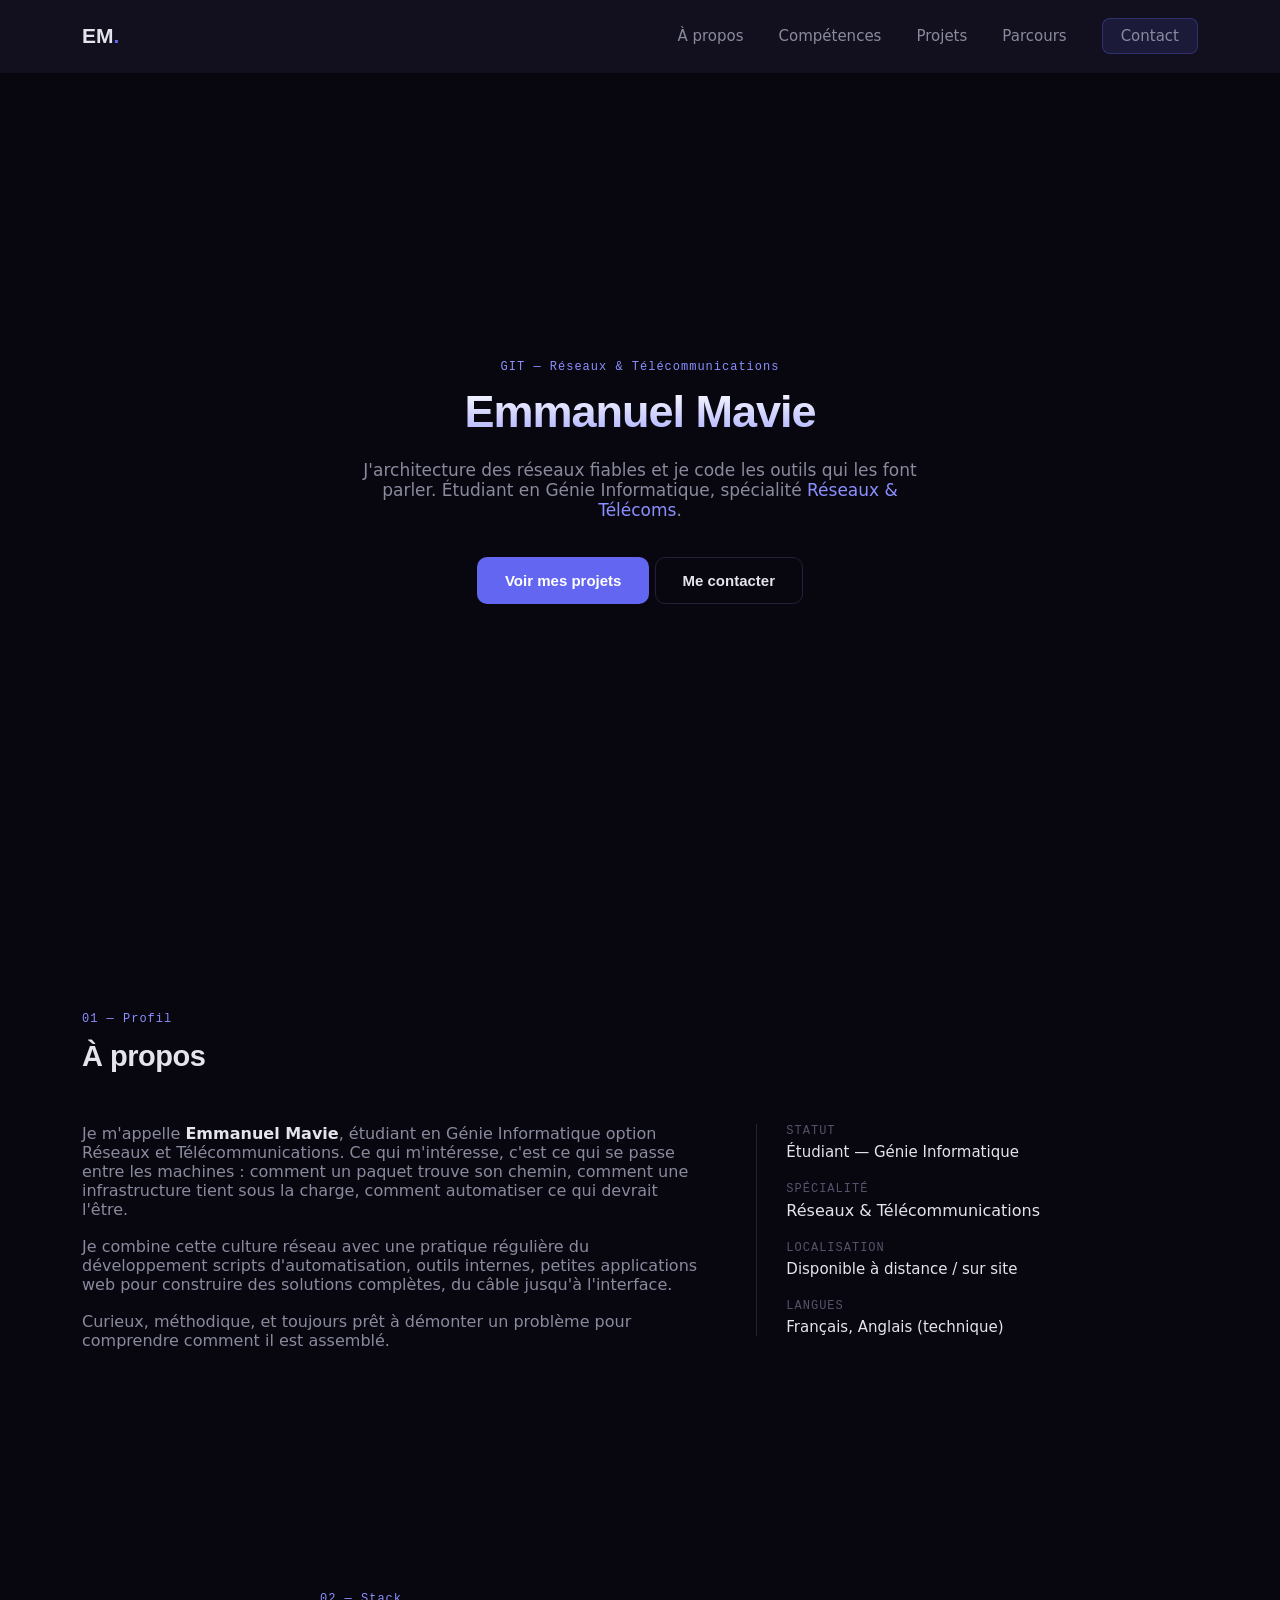
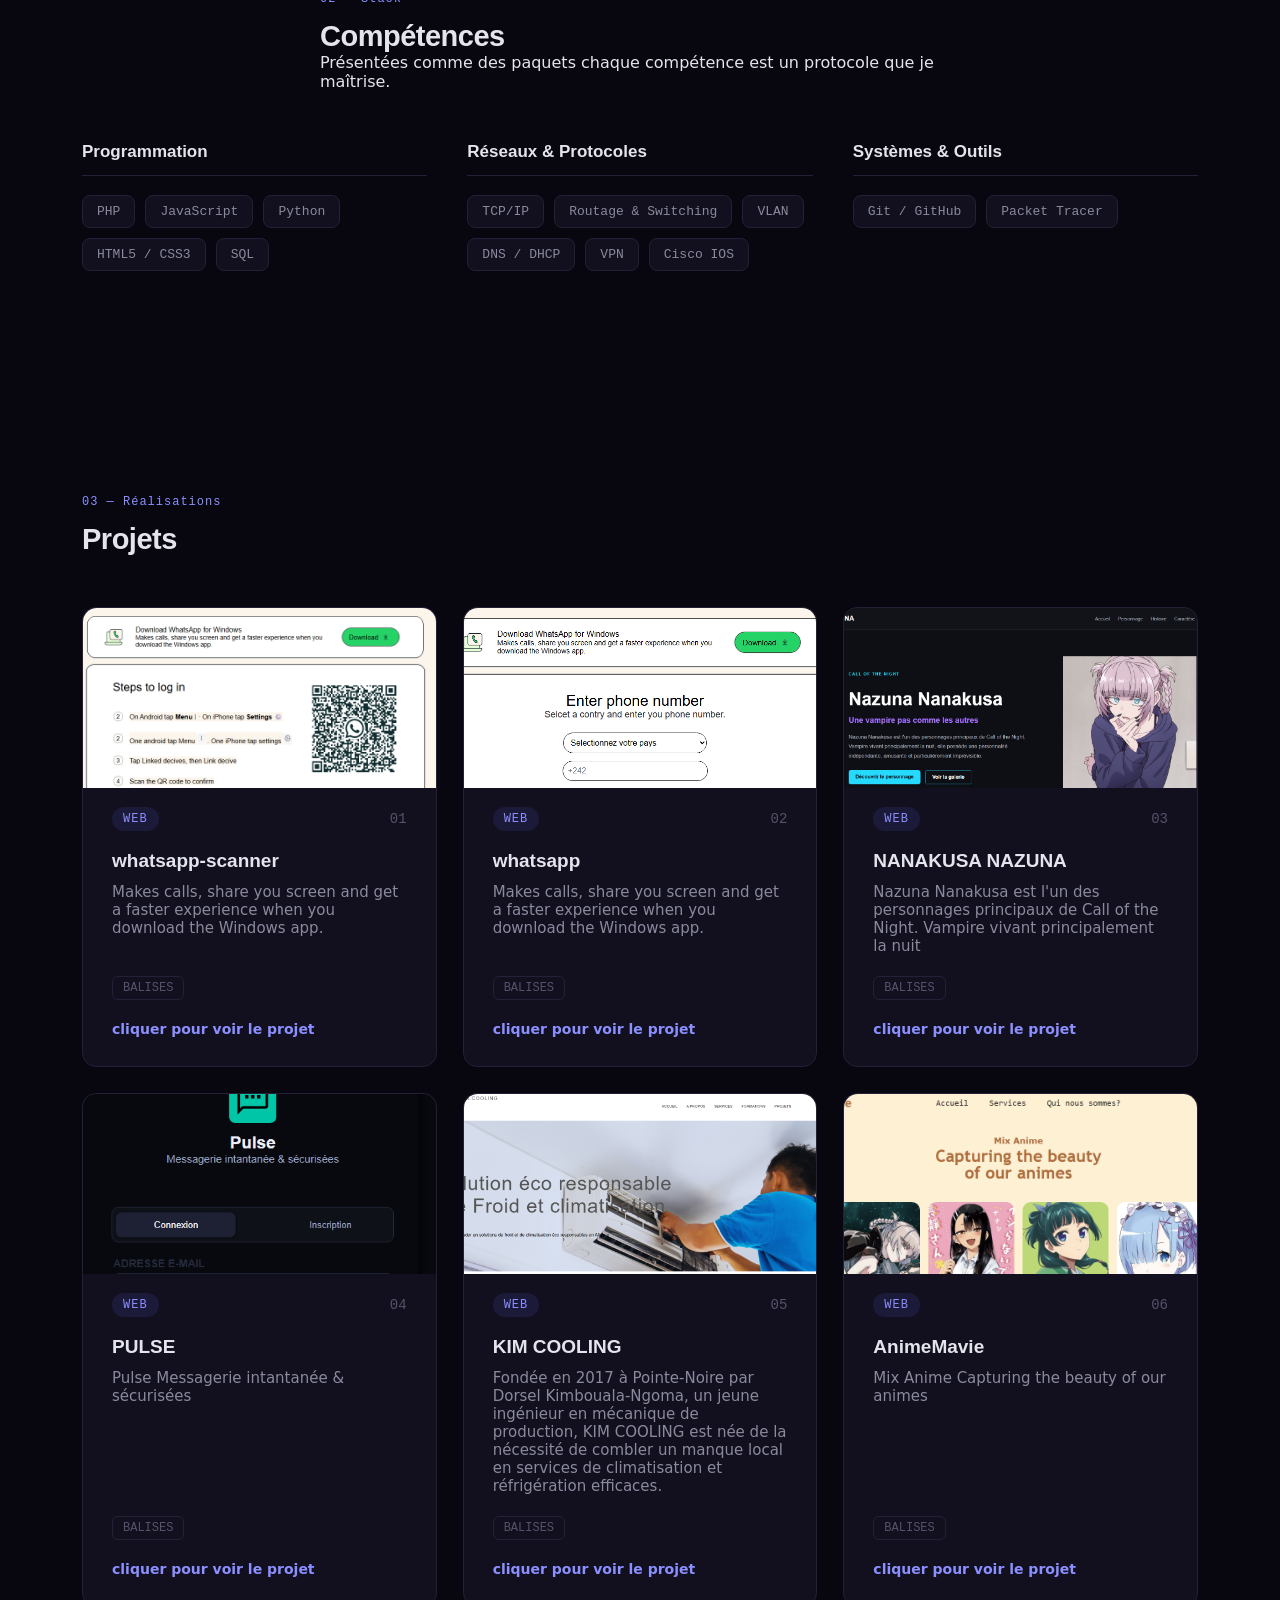
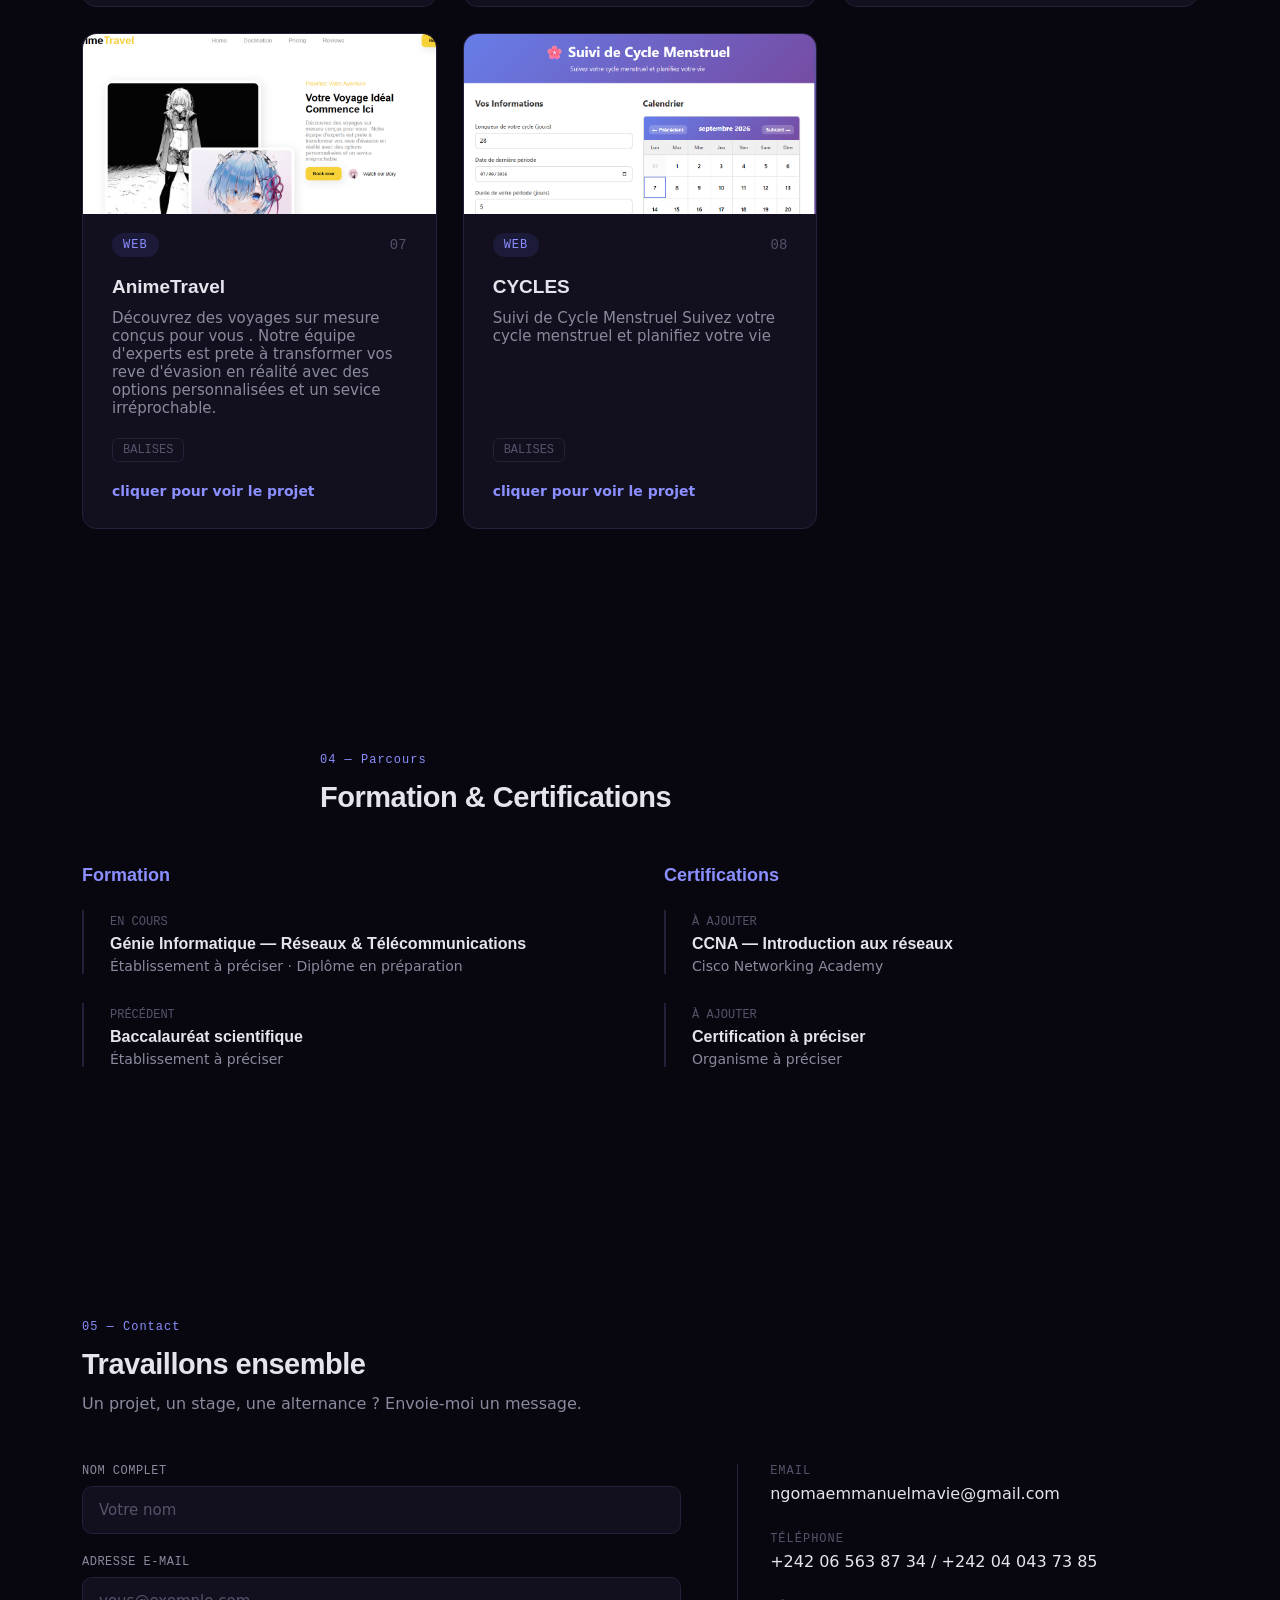
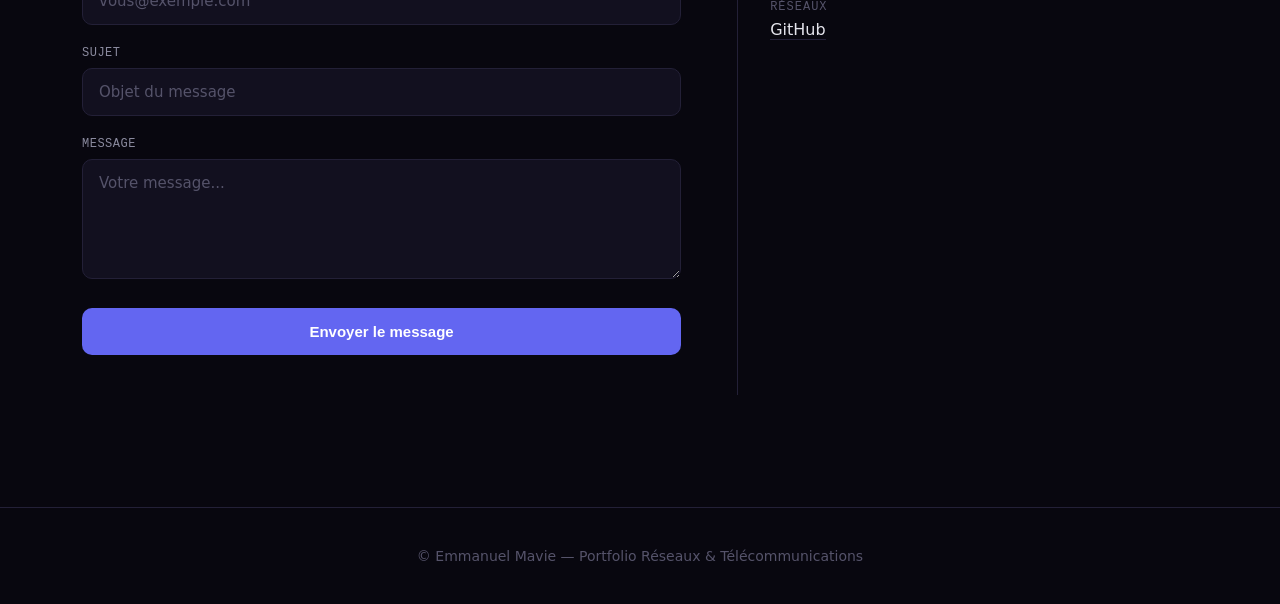
==== index.html @ 0a221501 "premier commit" ====
<!DOCTYPE html>
<html lang="fr">

<head>
  <meta charset="UTF-8">
  <meta name="viewport" content="width=device-width, initial-scale=1.0">
  <title>Emmanuel Mavie Ngoma</title>
  <link rel="stylesheet" href="styles/style.css">
</head>

<body>

  <!-- ===== Naruto ===== -->

  <header class="menu-naruto" id="nav">
    <div class="menu-naruto-interieur">
      <a href="#top" class="menu-naruto-logo">EM<span class="menu-naruto-point">.</span></a>
      <nav class="menu-naruto-liens">
        <a href="#apropos">À propos</a>
        <a href="#competences">Compétences</a>
        <a href="#projets">Projets</a>
        <a href="#parcours">Parcours</a>
        <a href="#contact" class="menu-naruto-action">Contact</a>
      </nav>
      <button class="menu-naruto-burger" id="burger">
        <span></span><span></span><span></span>
      </button>
    </div>
  </header>

  <main>
    <!-- ===== Goku - DBZ  ===== -->
    <section class="heros-goku" id="top">
      <div class="heros-goku-contenu">
        <p class="etiquette-nezuko">GIT — Réseaux &amp; Télécommunications</p>
        <h1 class="heros-goku-titre">
          Emmanuel Mavie
        </h1>
        <p class="heros-goku-soustitre">
          J'architecture des réseaux fiables et je code les outils qui les font parler.
          Étudiant en Génie Informatique, spécialité <span class="accent-itachi">Réseaux &amp; Télécoms</span>.
        </p>
        <div class="heros-goku__actions">
          <a href="#projets" class="bouton-saitama bouton-saitama-principal">Voir mes projets</a>
          <a href="#contact" class="bouton-saitama bouton-saitama-fantome">Me contacter</a>
        </div>
      </div>
    </section>

    <!-- ===== Eren / Armin A propos ===== -->
    <section class="cadre-levi" id="apropos">
      <div class="cadre-levi-entete">
        <p class="etiquette-nezuko">01 — Profil</p>
        <h2>À propos</h2>
      </div>
      <div class="apropos-eren-grille">
        <div class="apropos-eren-texte">
          <p>
            Je m'appelle <strong>Emmanuel Mavie</strong>, étudiant en Génie Informatique option
            Réseaux et Télécommunications. Ce qui m'intéresse, c'est ce qui se passe entre les machines :
            comment un paquet trouve son chemin, comment une infrastructure tient sous la charge,
            comment automatiser ce qui devrait l'être.
          </p>
          <p>
            Je combine cette culture réseau avec une pratique régulière du développement scripts
            d'automatisation, outils internes, petites applications web pour construire des solutions
            complètes, du câble jusqu'à l'interface.
          </p>
          <p>
            Curieux, méthodique, et toujours prêt à démonter un problème pour comprendre comment il est
            assemblé.
          </p>
        </div>
        <div class="apropos-eren-faits">
          <div class="fait-armin">
            <span class="fait-armin-etiquette">Statut</span>
            <span class="fait-armin-valeur">Étudiant — Génie Informatique</span>
          </div>
          <div class="fait-armin">
            <span class="fait-armin-etiquette">Spécialité</span>
            <span class="fait-armi-_valeur">Réseaux &amp; Télécommunications</span>
          </div>
          <div class="fait-armin">
            <span class="fait-armin-etiquette">Localisation</span>
            <span class="fait-armin-valeur">Disponible à distance / sur site</span>
          </div>
          <div class="fait-armin">
            <span class="fait-armin-etiquette">Langues</span>
            <span class="fait-armin-valeur">Français, Anglais (technique)</span>
          </div>
        </div>
      </div>
    </section>

    <!-- ===== COMPETENCES (Vegeta) ===== -->
    <section class="cadre-levi cadre-levi-nuit" id="competences">
      <div class="cadre-levi-entete">
        <p class="etiquette-nezuko">02 — Stack</p>
        <h2>Compétences</h2>
        <p class="cadre-levi-escription">Présentées comme des paquets
          chaque compétence est un protocole que je maîtrise.
        </p>
      </div>

      <div class="competences-vegeta">
        <div class="competences-vegeta-groupe">
          <h3 class="competences-vegeta-titre">Programmation</h3>
          <div class="competences-vegeta-rangee">
            <span class="puce-trunks">PHP</span>
            <span class="puce-trunks">JavaScript</span>
            <span class="puce-trunks">Python</span>
            <span class="puce-trunks">HTML5 / CSS3</span>
            <span class="puce-trunks">SQL</span>
          </div>
        </div>
        <div class="competences-vegeta-groupe">
          <h3 class="competences-vegeta-titre">Réseaux &amp; Protocoles</h3>
          <div class="competences-vegeta-rangee">
            <span class="puce-trunks">TCP/IP</span>
            <span class="puce-trunks">Routage &amp; Switching</span>
            <span class="puce-trunks">VLAN</span>
            <span class="puce-trunks">DNS / DHCP</span>
            <span class="puce-trunks">VPN</span>
            <span class="puce-trunks">Cisco IOS</span>
          </div>
        </div>
        <div class="competences-vegeta-groupe">
          <h3 class="competences-vegeta-titre">Systèmes &amp; Outils</h3>
          <div class="competences-vegeta-rangee">
            <span class="puce-trunks">Git / GitHub</span>
            <span class="puce-trunks">Packet Tracer</span>
          </div>
        </div>
      </div>
    </section>

    <!-- ===== PROJETS (Sasuke - Naruto Shippuden) ===== -->
    <section class="cadre-levi" id="projets">
      <div class="cadre-levi-entete">
        <p class="etiquette-nezuko">03 — Réalisations</p>
        <h2>Projets</h2>
      </div>

      <div class="projets-sasuke">
        <article class="projets-sasuke-carte">
          <a href="#" class="projets-sasuke-image-lien">
            <img src="images/scaner.png" class="projets-sasuke-image">
          </a>
          <div class="projets-sasuke-carte-haut">
            <span class="projets-sasuke-etiquette">WEB</span>
            <span class="projets-sasuke-index">01</span>
          </div>
          <h3>whatsapp-scanner</h3>
          <p>
            Makes calls, share you screen and get a faster experience when you
            download the Windows app.
          </p>
          <div class="projets-sasuke-stack">
            <span>BALISES</span>
          </div>
          <a href="projets/projet1/scanner.html" class="projets-sasuke-lien">cliquer pour voir le projet</a>
        </article>

        <article class="projets-sasuke-carte">
          <a href="#" class="projets-sasuke-image-lien">
            <img src="images/wha.png" class="projets-sasuke-image">
          </a>
          <div class="projets-sasuke-carte-haut">
            <span class="projets-sasuke-etiquette">Web</span>
            <span class="projets-sasuke-index">02</span>
          </div>
          <h3>whatsapp</h3>
          <p>
            Makes calls, share you screen and get a faster experience when you
            download the Windows app.
          </p>
          <div class="projets-sasuke-stack">
            <span>BALISES</span>
          </div>
          <a href="projets/projet1/whatsapp-ngoma.html" class="projets-sasuke-lien">cliquer pour voir le projet</a>
        </article>

        <article class="projets-sasuke-carte">
          <a href="#" class="projets-sasuke-image-lien">
            <img src="images/projet2.png" class="projets-sasuke-image">
          </a>
          <div class="projets-sasuke-carte-haut">
            <span class="projets-sasuke-etiquette">WEB</span>
            <span class="projets-sasuke-index">03</span>
          </div>
          <h3>NANAKUSA NAZUNA</h3>
          <p>
            Nazuna Nanakusa est l'un des personnages principaux de Call of the Night. Vampire vivant principalement la
            nuit
          </p>
          <div class="projets-sasuke-stack">
            <span>BALISES</span>
          </div>
          <a href="projets/projet2/nanakusa.html" class="projets-sasuke-lien">cliquer pour voir le projet</a>
        </article>

        <article class="projets-sasuke-carte">
          <a href="#" class="projets-sasuke-image-lien">
            <img src="images/projet3.png" class="projets-sasuke-image">
          </a>
          <div class="projets-sasuke-carte-haut">
            <span class="projets-sasuke-etiquette">WEB</span>
            <span class="projets-sasuke-index">04</span>
          </div>
          <h3>PULSE</h3>
          <p>
            Pulse Messagerie intantanée & sécurisées
          </p>
          <div class="projets-sasuke-stack">
            <span>BALISES</span>
          </div>
          <a href="projets/projet3/other.html" class="projets-sasuke-lien">cliquer pour voir le projet</a>
        </article>

        <article class="projets-sasuke-carte">
          <a href="#" class="projets-sasuke-image-lien">
            <img src="images/projet4.png" class="projets-sasuke-image">
          </a>
          <div class="projets-sasuke-carte-haut">
            <span class="projets-sasuke-etiquette">WEB</span>
            <span class="projets-sasuke-index">05</span>
          </div>
          <h3>KIM COOLING</h3>
          <p>
            Fondée en 2017 à Pointe-Noire par Dorsel Kimbouala-Ngoma, un jeune
            ingénieur en mécanique de production, KIM COOLING est née de la nécessité
            de combler un manque local en services de climatisation et réfrigération
            efficaces.
          </p>
          <div class="projets-sasuke-stack">
            <span>BALISES</span>
          </div>
          <a href="projets/projet4/index.html" class="projets-sasuke-lien">cliquer pour voir le projet</a>
        </article>

        <article class="projets-sasuke-carte">
          <a href="#" class="projets-sasuke-image-lien">
            <img src="images/projet5.png" class="projets-sasuke-image">
          </a>
          <div class="projets-sasuke-carte-haut">
            <span class="projets-sasuke-etiquette">WEB</span>
            <span class="projets-sasuke-index">06</span>
          </div>
          <h3>AnimeMavie</h3>
          <p>
            Mix Anime
            Capturing the beauty
            of our animes
          </p>
          <div class="projets-sasuke-stack">
            <span>BALISES</span>
          </div>
          <a href="projets/projet5/indx.html" class="projets-sasuke-lien">cliquer pour voir le projet</a>
        </article>

        <article class="projets-sasuke-carte">
          <a href="#" class="projets-sasuke-image-lien">
            <img src="images/projet6.png" class="projets-sasuke-image">
          </a>
          <div class="projets-sasuke-carte-haut">
            <span class="projets-sasuke-etiquette">WEB</span>
            <span class="projets-sasuke-index">07</span>
          </div>
          <h3>AnimeTravel</h3>
          <p>
            Découvrez des voyages sur mesure conçus pour vous . Notre équipe d'experts est prete à transformer vos reve
            d'évasion en réalité avec des options personnalisées et un sevice irréprochable.
          </p>
          <div class="projets-sasuke-stack">
            <span>BALISES</span>
          </div>
          <a href="projets/projet6/index.html" class="projets-sasuke-lien">cliquer pour voir le projet</a>
        </article>

        <article class="projets-sasuke-carte">
          <a href="#" class="projets-sasuke-image-lien">
            <img src="images/projet7.png" class="projets-sasuke-image">
          </a>
          <div class="projets-sasuke-carte-haut">
            <span class="projets-sasuke-etiquette">WEB</span>
            <span class="projets-sasuke-index">08</span>
          </div>
          <h3>CYCLES</h3>
          <p>
            Suivi de Cycle Menstruel
            Suivez votre cycle menstruel et planifiez votre vie
          </p>
          <div class="projets-sasuke-stack">
            <span>BALISES</span>
          </div>
          <a href="projets/projet7/index.html" class="projets-sasuke-lien">cliquer pour voir le projet</a>
        </article>
      </div>
    </section>

    <!-- ===== PARCOURS (Mikasa - AOT) ===== -->
    <section class="cadre-levi cadre-levi-nuit" id="parcours">
      <div class="cadre-levi-entete">
        <p class="etiquette-nezuko">04 — Parcours</p>
        <h2>Formation &amp; Certifications</h2>
      </div>

      <div class="parcours-mikasa">
        <div class="parcours-mikasa-colonne">
          <h3 class="parcours-mikasa-titre">Formation</h3>
          <div class="parcours-mikasa-etape">
            <span class="parcours-mikasa-annee">En cours</span>
            <h4>Génie Informatique — Réseaux &amp; Télécommunications</h4>
            <p>Établissement à préciser · Diplôme en préparation</p>
          </div>
          <div class="parcours-mikasa-etape">
            <span class="parcours-mikasa-annee">Précédent</span>
            <h4>Baccalauréat scientifique</h4>
            <p>Établissement à préciser</p>
          </div>
        </div>

        <div class="parcours-mikasa-colonne">
          <h3 class="parcours-mikasa-titre">Certifications</h3>
          <div class="parcours-mikasa-etape">
            <span class="parcours-mikasa-annee">À ajouter</span>
            <h4>CCNA — Introduction aux réseaux</h4>
            <p>Cisco Networking Academy</p>
          </div>
          <div class="parcours-mikasa-etape">
            <span class="parcours-mikasa-annee">À ajouter</span>
            <h4>Certification à préciser</h4>
            <p>Organisme à préciser</p>
          </div>
        </div>
      </div>
    </section>

    <!-- ===== CONTACT (Nazuna - Call of the Night) ===== -->
    <section class="cadre-levi" id="contact">
      <div class="cadre-levi-entete">
        <p class="etiquette-nezuko">05 — Contact</p>
        <h2>Travaillons ensemble</h2>
        <p class="cadre-levi-description">Un projet, un stage, une alternance ? Envoie-moi un message.</p>
      </div>

      <div class="contact-nazuna">
        <form class="contact-nazuna-formulaire">
          <div class="contact-nazuna-ligne">
            <label for="name">Nom complet</label>
            <input type="text" id="name" name="name" placeholder="Votre nom" required>
          </div>
          <div class="contact-nazuna-ligne">
            <label for="email">Adresse e-mail</label>
            <input type="email" id="email" name="email" placeholder="vous@exemple.com" required>
          </div>
          <div class="contact-nazuna-ligne">
            <label for="subject">Sujet</label>
            <input type="text" id="subject" name="subject" placeholder="Objet du message" required>
          </div>
          <div class="contact-nazuna-ligne">
            <label for="message">Message</label>
            <textarea id="message" name="message" rows="5" placeholder="Votre message..." required></textarea>
          </div>
          <button type="submit" class="bouton-saitama bouton-saitama-principal bouton-saitama-pleine">Envoyer le
            message</button>
          <p class="contact-nazuna-note" id="formNote"></p>
        </form>

        <div class="contact-nazuna-info">
          <div class="contact-nazuna-item">
            <span class="contact-nazuna-item-etiquette">Email</span>
            <a href="mailto:ngomaemmanuelmavie@gmail.com"
              class="contact-nazuna-item-valeur">ngomaemmanuelmavie@gmail.com</a>
          </div>
          <div class="contact-nazuna-item">
            <span class="contact-nazuna-item-etiquette">Téléphone</span>
            <a href="tel:+242 06 563 87 34 / +242 04 043 73 85" class="contact-nazuna-item-valeur">+242 06 563 87 34 /
              +242 04 043 73 85</a>
          </div>
          <div class="contact-nazuna-item">
            <span class="contact-nazuna-item-etiquette">Réseaux</span>
            <div class="contact-nazuna-reseaux">
              <a href="#">GitHub</a>
            </div>
          </div>
        </div>
      </div>
    </section>

    <footer class="pied-ko">
      <p>© <span id="year"></span> Emmanuel Mavie — Portfolio Réseaux &amp; Télécommunications</p>
    </footer>

    <script src="script.js"></script>
  </main>
</body>

</html>
---- styles/style.css ----
:root {
  --bg: #08070F;
  --bg-alt: #0D0C18;
  --surface: #12101F;
  --surface-2: #17152A;
  --border: #232037;
  --accent: #6366F1;
  --accent-light: #8B8FFF;
  --accent-dim: rgba(99, 102, 241, 0.12);
  --text: #E4E4EC;
  --text-muted: #8A8A9E;
  --text-dim: #55536A;
  --font-display: "Segoe UI", "Helvetica Neue", Arial, sans-serif;
  --font-body: system-ui, -apple-system, "Segoe UI", Arial, sans-serif;
  --font-mono: Consolas, "SFMono-Regular", Menlo, monospace;
  --max-width: 1180px;
  --radius: 14px;
}

* {
  margin: 0;
  padding: 0;
  box-sizing: border-box;
}

body {
  background: var(--bg);
  color: var(--text);
  font-family: var(--font-body);
}

a {
  text-decoration: none;
  color: inherit;
}

ul {
  list-style: none;
}


/*  NAZUNA NANAKUSA IMPORTANT*/
html {
  scroll-behavior: smooth;
}

.etiquette-nezuko {
  font-family: var(--font-mono);
  font-size: 12px;
  letter-spacing: 1px;
  color: var(--accent-light);
  margin-bottom: 14px;
}

.accent-itachi {
  color: var(--accent-light);
}

.bouton-saitama {
  display: inline-flex;
  align-items: center;
  justify-content: center;
  gap: 8px;
  padding: 14px 27px;
  border-radius: 10px;
  font-family: var(--font-display);
  font-weight: 600;
  font-size: 15px;
  border: 1px solid transparent;
  cursor: pointer;
  transition: transform 0.2s ease, box-shadow 0.2s ease, background 0.2s ease, border-color 0.2s ease;
}

.bouton-saitama-principal {
  background: var(--accent);
  color: #fff;
}

.bouton-saitama-principal:hover {
  background: var(--accent-light);
  transform: translateY(-2px);
}

.bouton-saitama-fantome {
  background: transparent;
  color: var(--text);
  border-color: var(--border);
}

.bouton-saitama-fantome:hover {
  border-color: var(--accent);
  color: var(--accent-light);
  transform: translateY(-2px);
}

.bouton-saitama-pleine {
  width: 100%;
  margin-top: 8px;
}

/*Naruto*/
.menu-naruto {
  position: fixed;
  top: 0;
  left: 0;
  right: 0;
  z-index: 100;
  background-color: #12101F;
  border-bottom: 1px solid transparent;
}

.menu-naruto-interieur {
  max-width: var(--max-width);
  margin: 0 auto;
  padding: 18px 32px;
  display: flex;
  align-items: center;
  justify-content: space-between;
}

.menu-naruto-logo {
  font-family: var(--font-display);
  font-weight: 700;
  font-size: 21px;
}

.menu-naruto-logo .menu-naruto-point {
  color: var(--accent);
}

.menu-naruto-liens {
  display: flex;
  align-items: center;
  gap: 35px;
  font-size: 15px;
  font-weight: 500;
}

.menu-naruto-liens a {
  color: var(--text-muted);
  transition: color 0.2s ease;
  position: relative;
}

.menu-naruto-liens a:not(.menu-naruto-action):hover {
  color: var(--text);
}

.menu-naruto-liens a:not(.menu-naruto-action)::after {
  content: '';
  position: absolute;
  bottom: -4px;
  left: 0;
  width: 0;
  height: 1px;
  background: var(--accent-light);
  transition: width 0.25s ease;
}

.menu-naruto-liens a:not(.menu-naruto-action):hover::after {
  width: 100%;
}

.menu-naruto-action {
  background: var(--accent-dim);
  color: var(--accent-light);
  padding: 8px 18px;
  border-radius: 8px;
  border: 1px solid rgba(99, 102, 241, 0.3);
}

.menu-naruto-action:hover {
  background: var(--accent);
  color: #fff;
}

.menu-naruto-burger {
  display: none;
  flex-direction: column;
  gap: 5px;
  background: none;
  border: none;
  cursor: pointer;
  padding: 6px;
}

.menu-naruto-burger span {
  width: 22px;
  height: 2px;
  background: var(--text);
  border-radius: 2px;
}

/* Goku */
.heros-goku {
  position: relative;
  min-height: 100vh;
  display: flex;
  align-items: center;
  justify-content: center;
  padding: 128px 32px 64px;
  overflow: hidden;
}

.heros-goku-toile {
  position: absolute;
  inset: 0;
  width: 100%;
  height: 100%;
  opacity: 0.55;
}

.heros-goku::after {
  content: '';
  position: absolute;
  pointer-events: none;
}

.heros-goku-contenu {
  position: relative;
  z-index: 2;
  max-width: 780px;
  text-align: center;
}

.heros-goku-titre {
  font-family: var(--font-display);
  font-size: 45px;
  font-weight: 700;
  letter-spacing: -1px;
  line-height: 1.05;
  background: linear-gradient(180deg, #fff 0%, var(--accent-light) 140%);
  background-clip: text;
  color: transparent;
  margin-bottom: 24px;
}

.heros-goku-soustitre {
  font-size: 17px;
  color: var(--text-muted);
  max-width: 600px;
  margin: 0 auto 37px;
}


/* A PROPOS (Eren / Armin) */

.cadre-levi {
  max-width: var(--max-width);
  margin: 0 auto;
  padding: 112px 32px;
}


.cadre-levi-nuit>* {
  max-width: var(--max-width);
  margin-left: auto;
  margin-right: auto;
}

.cadre-levi-entete {
  margin-bottom: 51px;
  max-width: 640px;
}

.cadre-levi-entete h2 {
  font-family: var(--font-display);
  font-size: 29px;
  font-weight: 600;
  letter-spacing: -0.5px;
}

.cadre-levi-description {
  color: var(--text-muted);
  margin-top: 13px;
  font-size: 16px;
}

.apropos-eren-grille {
  display: grid;
  grid-template-columns: 1.4fr 1fr;
  gap: 56px;
  align-items: start;
}

.apropos-eren-texte p {
  color: var(--text-muted);
  margin-bottom: 18px;
  font-size: 16px;
}

.apropos-eren-texte strong {
  color: var(--text);
  font-weight: 600;
}

.apropos-eren-faits {
  display: flex;
  flex-direction: column;
  gap: 21px;
  border-left: 1px solid var(--border);
  padding-left: 29px;
}

.fait-armin {
  display: flex;
  flex-direction: column;
  gap: 5px;
}

.fait-armin-etiquette {
  font-family: var(--font-mono);
  font-size: 12px;
  color: var(--text-dim);
  text-transform: uppercase;
  letter-spacing: 1px;
}

.fait-armin-valeur {
  font-weight: 500;
  font-size: 15px;
}

/* COMPETENCES (Vegeta) */
.competences-vegeta {
  display: grid;
  grid-template-columns: repeat(3, 1fr);
  gap: 40px;
}

.competences-vegeta-titre {
  font-family: var(--font-display);
  font-size: 17px;
  font-weight: 600;
  margin-bottom: 19px;
  padding-bottom: 13px;
  border-bottom: 1px solid var(--border);
}

.competences-vegeta-rangee {
  display: flex;
  flex-wrap: wrap;
  gap: 10px;
}

.puce-trunks {
  font-family: var(--font-mono);
  font-size: 13px;
  padding: 8px 14px;
  border-radius: 8px;
  background: var(--surface);
  border: 1px solid var(--border);
  color: var(--text-muted);
  transition: all 0.2s ease;
  cursor: default;
}

.puce-trunks:hover {
  border-color: var(--accent);
  color: var(--accent-light);
  background: var(--accent-dim);
  transform: translateY(-2px);
}

/* PROJETS (Sasuke)*/
.projets-sasuke {
  display: grid;
  grid-template-columns: repeat(3, 1fr);
  gap: 26px;
}

.projets-sasuke-carte {
  background: var(--surface);
  border: 1px solid var(--border);
  border-radius: var(--radius);
  padding: 29px;
  display: flex;
  flex-direction: column;
  transition: transform 0.25s ease, border-color 0.25s ease, box-shadow 0.25s ease;
}

.projets-sasuke-carte:hover {
  transform: translateY(-6px);
  border-color: rgba(99, 102, 241, 0.4);
  box-shadow: 0 20px 40px -20px rgba(0, 0, 0, 0.6);
}

.projets-sasuke-image-lien {
  display: block;
  margin: -29px -29px 19px;
  border-radius: 14px 14px 0 0;
  overflow: hidden;
}

.projets-sasuke-image {
  display: block;
  width: 100%;
  height: 180px;
  object-fit: cover;
  background: var(--surface-2);
  transition: transform 0.3s ease;
}

.projets-sasuke-carte:hover .projets-sasuke-image {
  transform: scale(1.04);
}

.projets-sasuke-carte-haut {
  display: flex;
  justify-content: space-between;
  align-items: center;
  margin-bottom: 19px;
}

.projets-sasuke-etiquette {
  font-family: var(--font-mono);
  font-size: 12px;
  color: var(--accent-light);
  background: var(--accent-dim);
  padding: 5px 11px;
  border-radius: 100px;
  text-transform: uppercase;
  letter-spacing: 1px;
}

.projets-sasuke-index {
  font-family: var(--font-mono);
  color: var(--text-dim);
  font-size: 14px;
}

.projets-sasuke-carte h3 {
  font-family: var(--font-display);
  font-size: 19px;
  margin-bottom: 11px;
  font-weight: 600;
}

.projets-sasuke-carte p {
  color: var(--text-muted);
  font-size: 15px;
  margin-bottom: 21px;
  flex-grow: 1;
}

.projets-sasuke-stack {
  display: flex;
  gap: 8px;
  flex-wrap: wrap;
  margin-bottom: 21px;
}

.projets-sasuke-stack span {
  font-family: var(--font-mono);
  font-size: 12px;
  color: var(--text-dim);
  border: 1px solid var(--border);
  padding: 4px 10px;
  border-radius: 6px;
}

.projets-sasuke-lien {
  font-weight: 600;
  font-size: 14px;
  color: var(--accent-light);
  transition: gap 0.2s ease;
}

.projets-sasuke-lien:hover {
  text-decoration: underline;
}

/*PARCOURS (Mikasa) */
.parcours-mikasa {
  display: grid;
  grid-template-columns: 1fr 1fr;
  gap: 48px;
}

.parcours-mikasa-titre {
  font-family: var(--font-display);
  font-size: 18px;
  margin-bottom: 24px;
  color: var(--accent-light);
}

.parcours-mikasa-etape {
  position: relative;
  padding-left: 26px;
  margin-bottom: 29px;
  border-left: 2px solid var(--border);
}

.parcours-mikasa-annee {
  font-family: var(--font-mono);
  font-size: 12px;
  color: var(--text-dim);
  text-transform: uppercase;
}

.parcours-mikasa-etape h4 {
  font-family: var(--font-display);
  font-size: 16px;
  margin: 6px 0 5px;
  font-weight: 600;
}

.parcours-mikasa-etape p {
  color: var(--text-muted);
  font-size: 14px;
}

/* CONTACT (Nazuna Nanakusa)*/
.contact-nazuna {
  display: grid;
  grid-template-columns: 1.3fr 1fr;
  gap: 56px;
}

.contact-nazuna-formulaire {
  display: flex;
  flex-direction: column;
  gap: 21px;
}

.contact-nazuna-ligne {
  display: flex;
  flex-direction: column;
  gap: 8px;
}

.contact-nazuna-ligne label {
  font-family: var(--font-mono);
  font-size: 12px;
  color: var(--text-muted);
  text-transform: uppercase;
  letter-spacing: 0.5px;
}

.contact-nazuna-ligne input,
.contact-nazuna-ligne textarea {
  background: var(--surface);
  border: 1px solid var(--border);
  border-radius: 10px;
  padding: 14px 16px;
  color: var(--text);
  font-family: var(--font-body);
  font-size: 15px;
  transition: border-color 0.2s ease, box-shadow 0.2s ease;
  resize: vertical;
}

.contact-nazuna-ligne input::placeholder,
.contact-nazuna-ligne textarea::placeholder {
  color: var(--text-dim);
}

.contact-nazuna-ligne input:focus,
.contact-nazuna-ligne textarea:focus {
  outline: none;
  border-color: var(--accent);
  box-shadow: 0 0 0 3px var(--accent-dim);
}

.contact-nazuna-note {
  font-family: var(--font-mono);
  font-size: 13px;
  color: var(--accent-light);
  min-height: 19px;
}

.contact-nazuna-info {
  display: flex;
  flex-direction: column;
  gap: 29px;
  padding-left: 32px;
  border-left: 1px solid var(--border);
}

.contact-nazuna-item {
  display: flex;
  flex-direction: column;
  gap: 6px;
}

.contact-nazuna-item-etiquette {
  font-family: var(--font-mono);
  font-size: 12px;
  color: var(--text-dim);
  text-transform: uppercase;
  letter-spacing: 1px;
}

.contact-nazuna-item-valeur {
  font-weight: 500;
  transition: color 0.2s ease;
}

.contact-nazuna-item-valeur:hover {
  color: var(--accent-light);
}

.contact-nazuna-reseaux {
  display: flex;
  gap: 19px;
}

.contact-nazuna-reseaux a {
  font-weight: 500;
  color: var(--text);
  border-bottom: 1px solid var(--border);
  transition: color 0.2s ease, border-color 0.2s ease;
}

.contact-nazuna-reseaux a:hover {
  color: var(--accent-light);
  border-color: var(--accent-light);
}

/* PIED DE PAGE (Ko Yamori) */
.pied-ko {
  text-align: center;
  padding: 40px 32px;
  color: var(--text-dim);
  font-size: 14px;
  border-top: 1px solid var(--border);
}

/* RESPONSIVE */




/* telephone */
@media (max-width: 480px) {
  .menu-naruto-liens {
    position: fixed;
    top: 64px;
    left: 0;
    right: 0;
    background: var(--bg);
    border-bottom: 1px solid var(--border);
    flex-direction: column;
    align-items: flex-start;
    padding: 24px 32px;
    gap: 19px;
    transform: translateY(-150%);
    opacity: 0;
    transition: all 0.3s ease;
  }
   
  .menu-naruto-liens-ouvert {
    transform: translateY(0);
    opacity: 1;
  }

  .menu-naruto-burger {
    display: flex;
  }

  .cadre-levi {
    padding: 64px 24px;
  }

  .heros-goku {
    padding: 112px 24px 48px;
  }

  .heros-goku-titre {
    font-size: 42px;
  }

  .heros-goku-soustitre {
    font-size: 16px;
  }

  .heros-goku-actions {
    flex-direction: column;
    align-items: stretch;
  }

  .cadre-levi-entete h2 {
    font-size: 26px;
  }

  .heros-goku-titre {
    font-size: 34px;
  }

  .cadre-levi {
    padding: 48px 18px;
  }

  .heros-goku {
    padding: 96px 18px 40px;
  }

  .menu-naruto-interieur {
    padding: 14px 18px;
  }

  .contact-nazuna-info {
    padding-left: 0;
  }

  .projets-sasuke-image {
    height: 150px;
  }
  .projets-sasuke { 
    grid-template-columns: 1fr;
  }

}

/* tablette */
@media (max-width: 900px) {

  .apropos-eren-grille,
  .contact-nazuna {
    grid-template-columns: 1fr;
  }

  .apropos-eren-faits,
  .contact-nazuna-info {
    border-left: none;
    border-top: 1px solid var(--border);
    padding-left: 0;
    padding-top: 29px;
  }

  .parcours-mikasa {
    grid-template-columns: 1fr;
  }
  .projets-sasuke { 
    grid-template-columns: repeat(2, 1fr);
  }
}
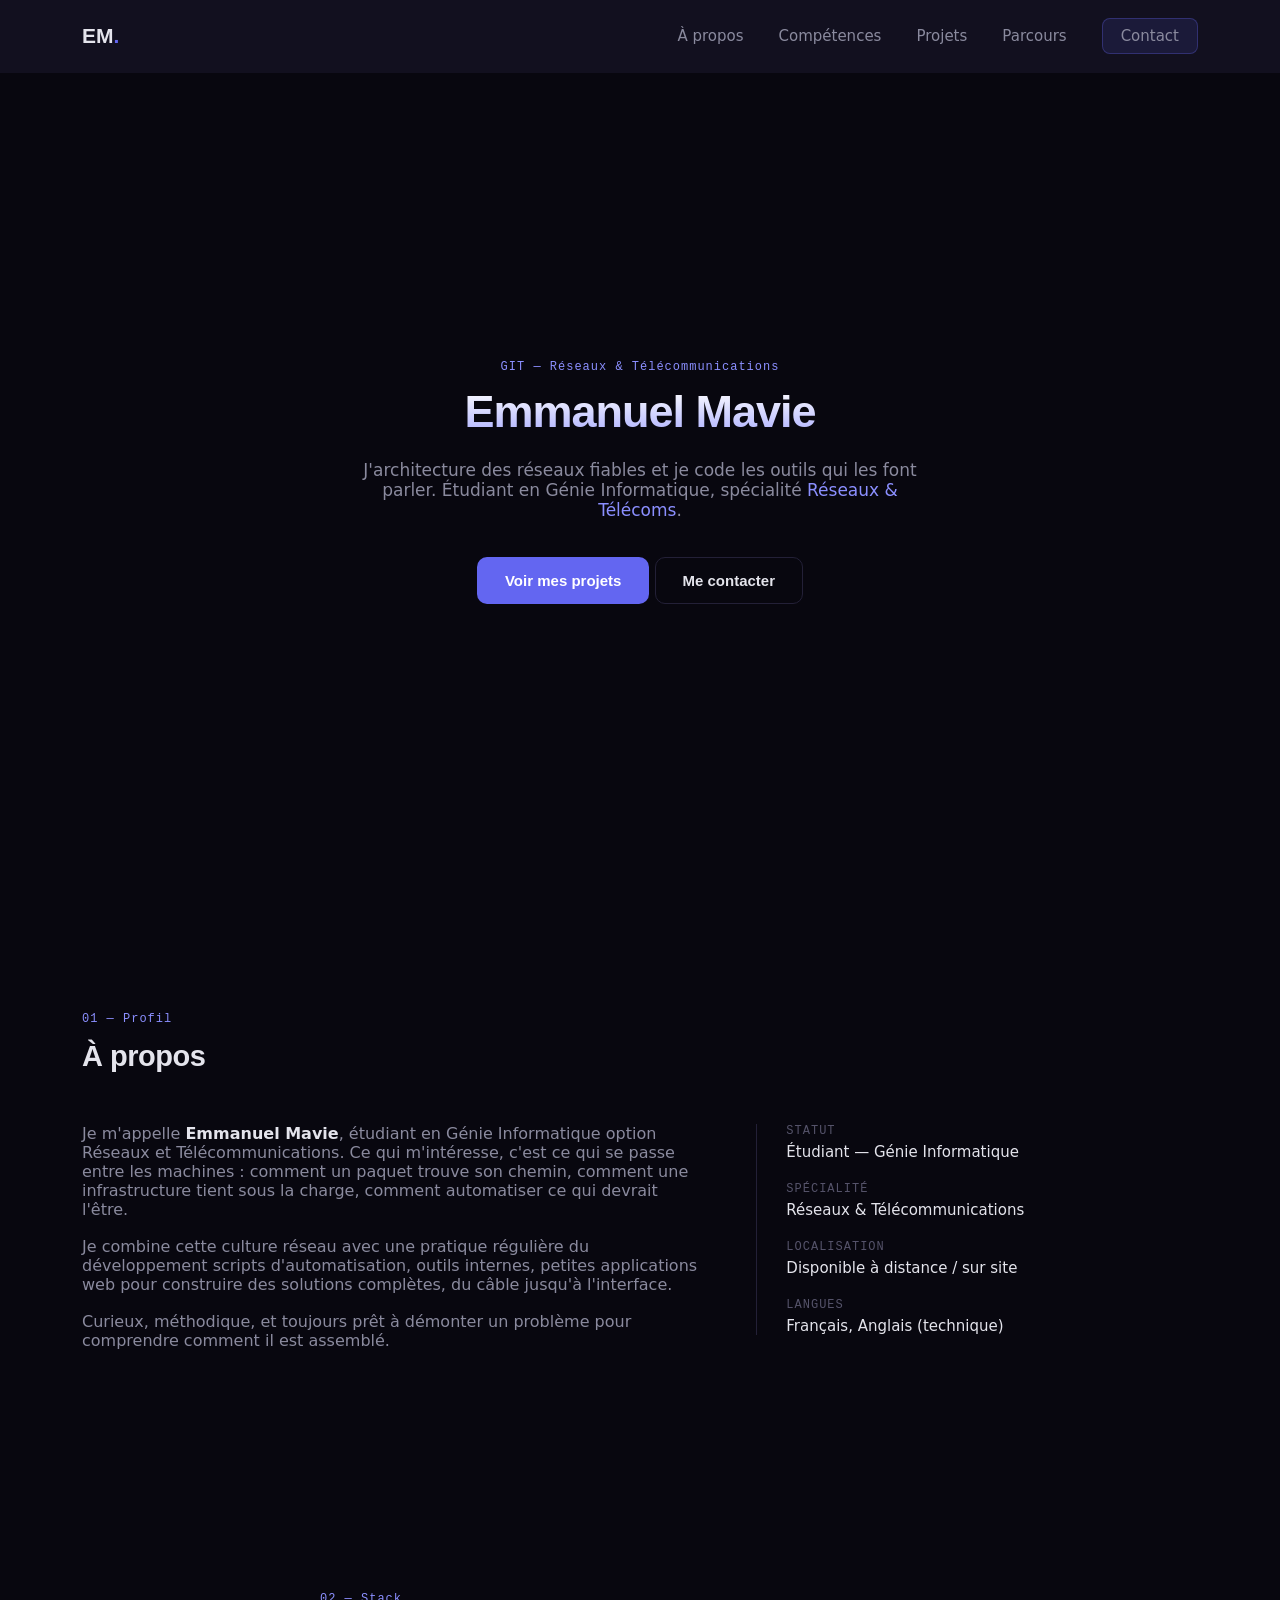
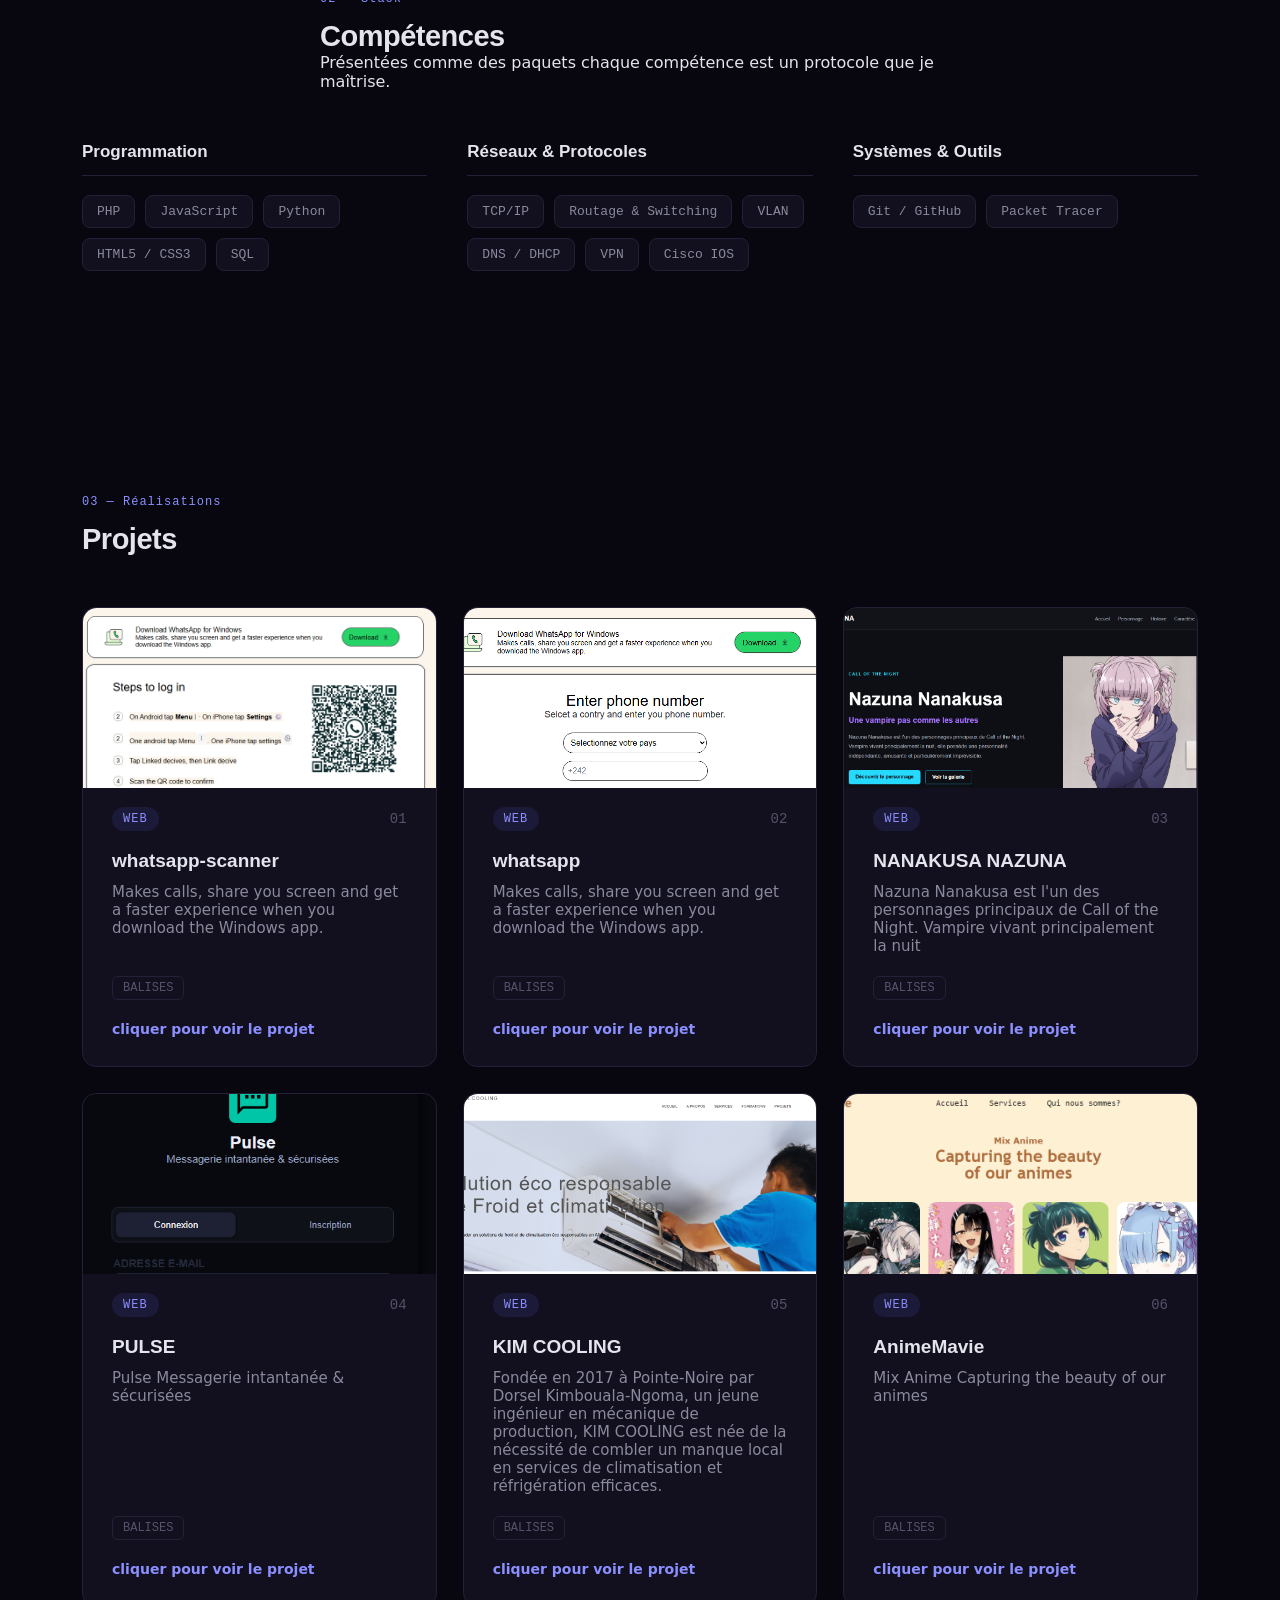
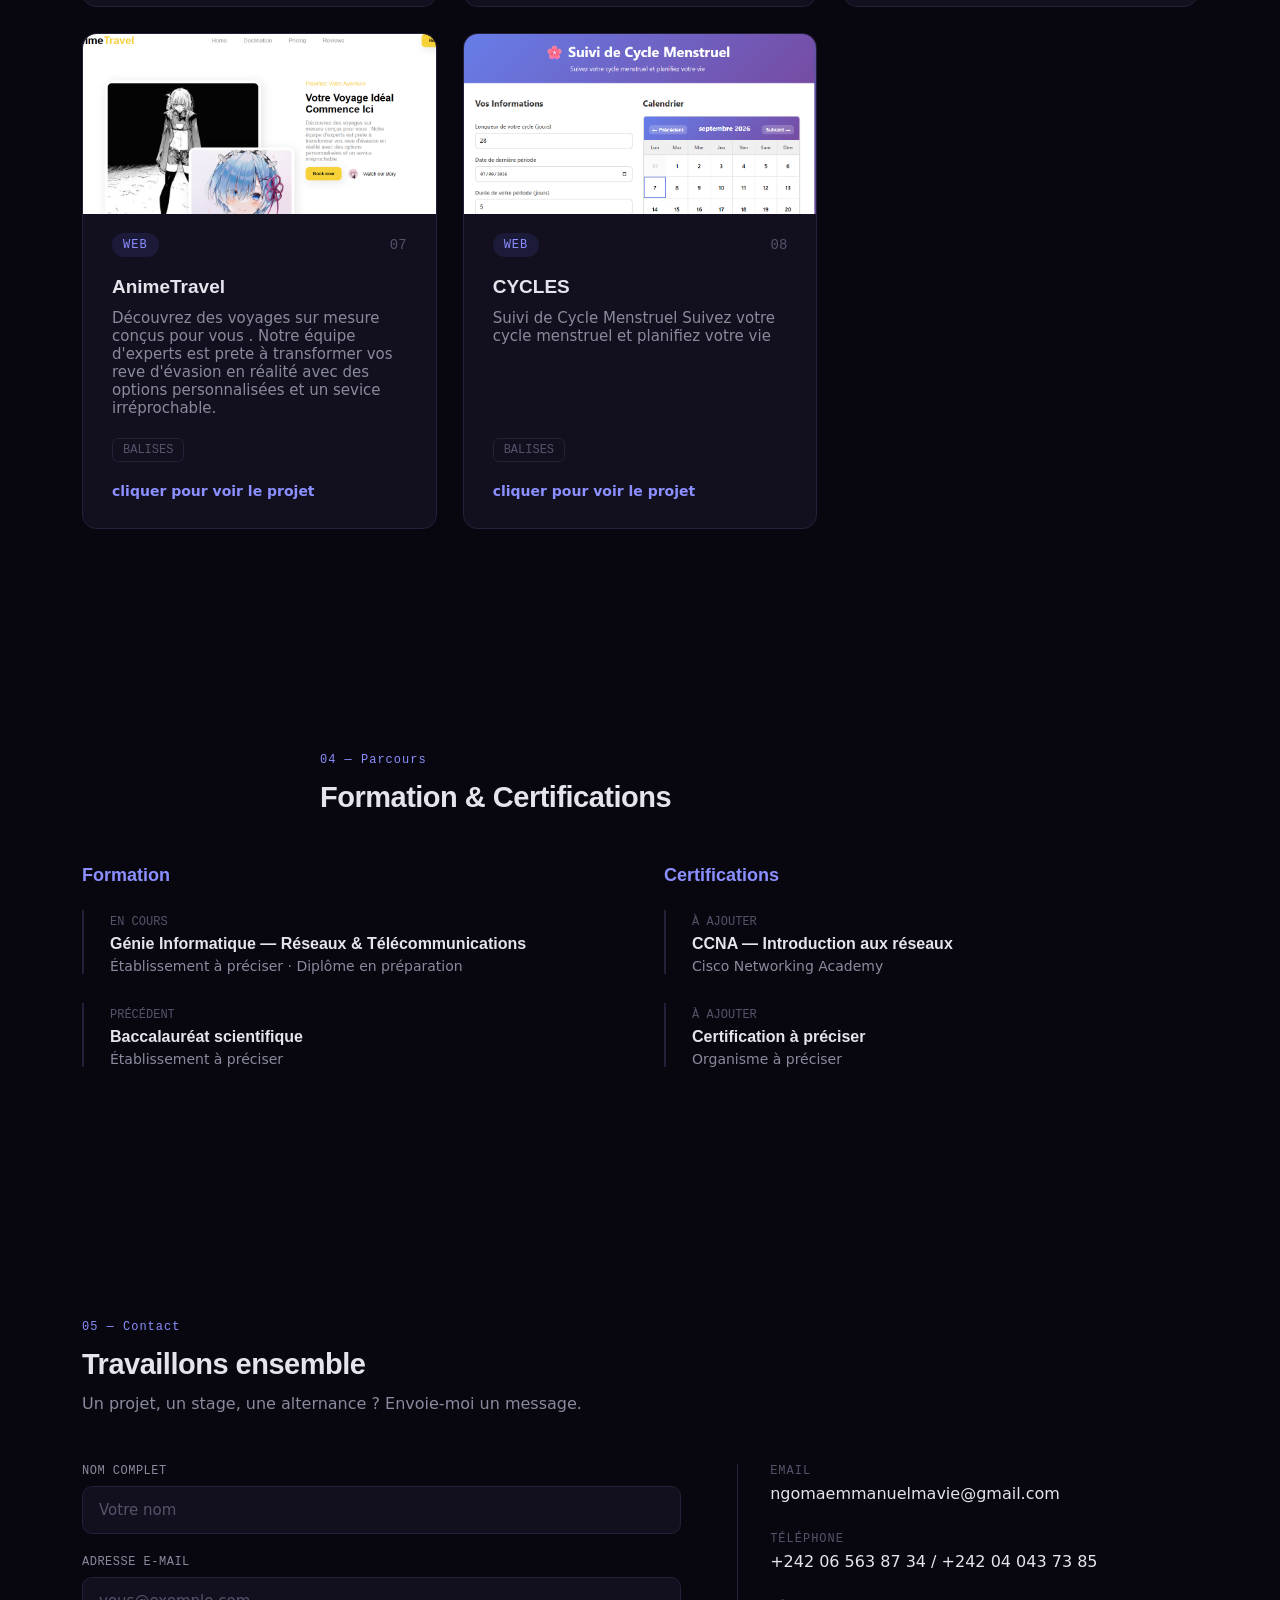
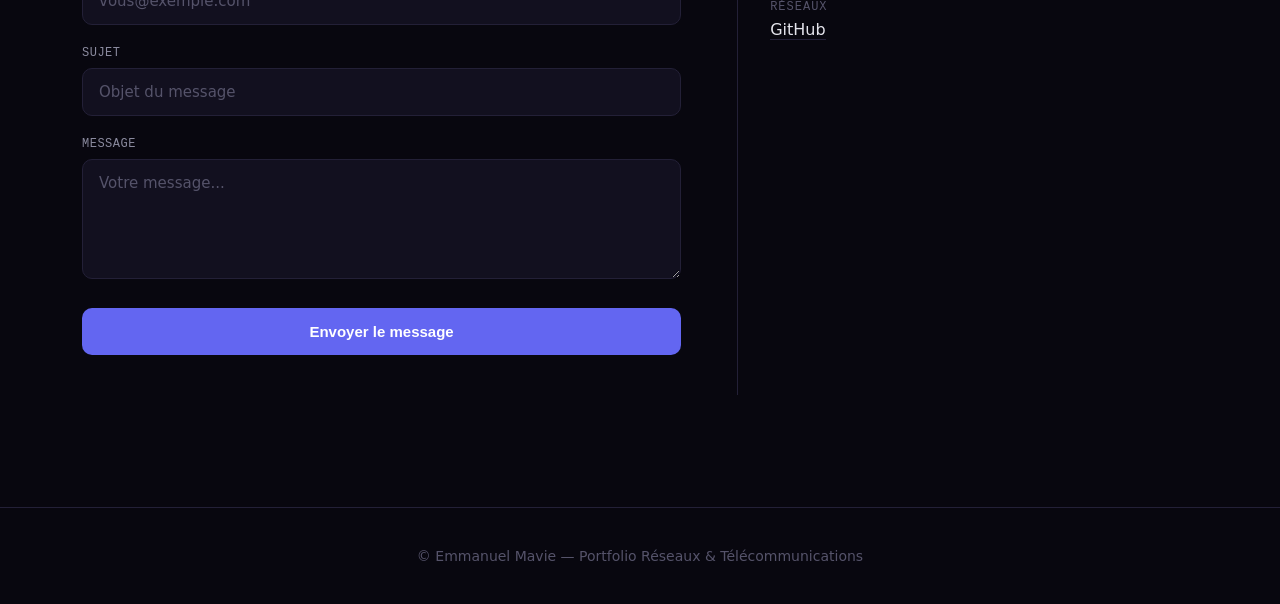
==== commit b08e94fa: "Update index.html" ====
--- a/index.html
+++ b/index.html
@@ -40,7 +40,7 @@
           J'architecture des réseaux fiables et je code les outils qui les font parler.
           Étudiant en Génie Informatique, spécialité <span class="accent-itachi">Réseaux &amp; Télécoms</span>.
         </p>
-        <div class="heros-goku__actions">
+        <div class="heros-goku-actions">
           <a href="#projets" class="bouton-saitama bouton-saitama-principal">Voir mes projets</a>
           <a href="#contact" class="bouton-saitama bouton-saitama-fantome">Me contacter</a>
         </div>
@@ -78,7 +78,7 @@
           </div>
           <div class="fait-armin">
             <span class="fait-armin-etiquette">Spécialité</span>
-            <span class="fait-armi-_valeur">Réseaux &amp; Télécommunications</span>
+            <span class="fait-armin-valeur">Réseaux &amp; Télécommunications</span>
           </div>
           <div class="fait-armin">
             <span class="fait-armin-etiquette">Localisation</span>
@@ -381,7 +381,7 @@
           <div class="contact-nazuna-item">
             <span class="contact-nazuna-item-etiquette">Réseaux</span>
             <div class="contact-nazuna-reseaux">
-              <a href="#">GitHub</a>
+              <a href="https://github.com/emmanuelzuna">GitHub</a>
             </div>
           </div>
         </div>
@@ -396,4 +396,4 @@
   </main>
 </body>
 
-</html>+</html>
